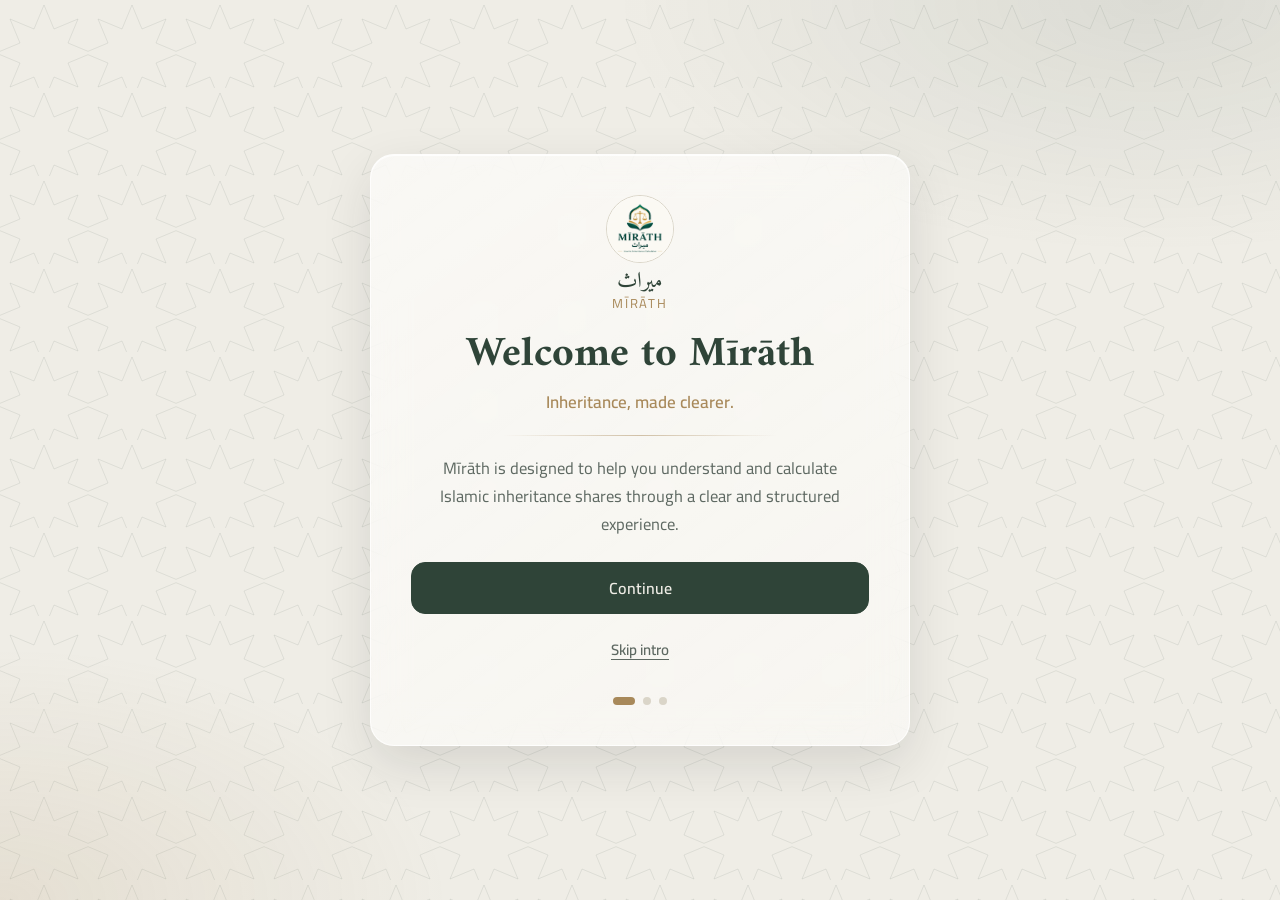
==== entry.html @ 4e0994a4 "Add files via upload" ====
<!DOCTYPE html>
<html lang="en" dir="ltr">
<head>
<meta charset="UTF-8">
<meta name="viewport" content="width=device-width, initial-scale=1, viewport-fit=cover">
<meta name="theme-color" content="#EFEDE6">
<title>Welcome to Mīrāth</title>
<link rel="preconnect" href="https://fonts.googleapis.com">
<link href="https://fonts.googleapis.com/css2?family=Amiri:wght@400;700&family=Cairo:wght@400;600;700&display=swap" rel="stylesheet">

<!-- Storage + Redirect (runs first, so accepted visitors never see a flash of this page) -->
<script>
  var MIRATH_KEY = 'mirath_terms_v1';   // bump to _v2 later to show the acknowledgement again
  var MIRATH_TARGET = 'index.html';
  function mirathAccepted() { try { return localStorage.getItem(MIRATH_KEY) === 'accepted'; } catch (e) { return false; } }
  if (mirathAccepted()) { document.documentElement.className = 'redirecting'; location.replace(MIRATH_TARGET); }
</script>

<style>
:root{
  --paper:#EFEDE6; --ink:#1E2320; --moss:#2F4438; --brass:#A8895A; --line:#DAD5C8;
  --mute:#5E6962; --glass:rgba(255,255,255,.52); --glass-edge:rgba(255,255,255,.75);
  --shadow:0 18px 50px rgba(30,35,32,.12);
}
*{box-sizing:border-box;margin:0}
html{-webkit-text-size-adjust:100%}
html.redirecting body{visibility:hidden}
body{
  font-family:Cairo,system-ui,-apple-system,"Segoe UI",sans-serif;color:var(--ink);line-height:1.7;
  background:var(--paper);min-height:100vh;min-height:100dvh;overflow-x:hidden;
}
/* subtle geometric pattern + soft tonal washes */
body::before{
  content:"";position:fixed;inset:0;z-index:-1;pointer-events:none;
  background:
    radial-gradient(60% 40% at 90% 0%,rgba(47,68,56,.10),transparent 70%),
    radial-gradient(50% 40% at 0% 100%,rgba(168,137,90,.14),transparent 70%),
    url("data:image/svg+xml,%3Csvg xmlns='http://www.w3.org/2000/svg' width='88' height='88'%3E%3Cpath d='M44 5l10 24 24-10-10 24 24 10-24 10 10 24-24-10-10 24-10-24-24 10 10-24-24-10 24-10-10-24 24 10z' fill='none' stroke='%232F4438' stroke-opacity='.09' stroke-width='1'/%3E%3C/svg%3E");
}
.stage{
  min-height:100vh;min-height:100dvh;display:flex;align-items:center;justify-content:center;
  padding:max(20px,env(safe-area-inset-top)) max(16px,env(safe-area-inset-right)) max(20px,env(safe-area-inset-bottom)) max(16px,env(safe-area-inset-left));
}
.glass{
  background:linear-gradient(145deg,rgba(255,255,255,.62),var(--glass));
  -webkit-backdrop-filter:blur(18px) saturate(150%);backdrop-filter:blur(18px) saturate(150%);
  border:1px solid var(--glass-edge);border-radius:24px;box-shadow:var(--shadow),inset 0 1px 0 rgba(255,255,255,.8);
}
.card{width:100%;max-width:540px;padding:clamp(22px,5vw,40px);outline:none}

/* brand */
.brand{display:flex;flex-direction:column;align-items:center;gap:6px;margin-bottom:18px;text-align:center}
.logo{width:68px;height:68px;border-radius:50%;display:grid;place-items:center;background:rgba(255,255,255,.7);border:1px solid var(--line);overflow:hidden}
.logo img{width:100%;height:100%;object-fit:contain;display:block}
.logo .fallback{display:none;font-size:30px;color:var(--brass)}
.logo.nologo img{display:none}.logo.nologo .fallback{display:block}
.wordmark{font-family:Amiri,serif;font-size:22px;color:var(--moss);line-height:1.2}
.wordmark small{display:block;font-size:13px;color:var(--brass);letter-spacing:.14em;text-transform:uppercase;font-family:Cairo,sans-serif}

/* steps */
.step{display:none}
.step.active{display:block;animation:rise .4s ease both}
.step.leaving{animation:fall .18s ease both}
@keyframes rise{from{opacity:0;transform:translateY(10px)}to{opacity:1;transform:none}}
@keyframes fall{to{opacity:0;transform:translateY(-6px)}}
h1,h2{font-family:Amiri,serif;color:var(--moss);font-weight:700;line-height:1.25;text-align:center}
h1{font-size:clamp(30px,8vw,42px)}
h2{font-size:clamp(26px,6.5vw,34px)}
.tagline{text-align:center;color:var(--brass);font-weight:600;margin:6px 0 14px;font-size:clamp(15px,4vw,17px)}
.lead{text-align:center;color:var(--mute);font-size:clamp(15px,3.8vw,16.5px);margin:10px auto 0;max-width:46ch}
.rule{height:1px;background:linear-gradient(90deg,transparent,var(--brass),transparent);opacity:.5;margin:18px auto;width:60%}

/* lists */
.items{list-style:none;padding:0;margin:20px 0 0;display:grid;gap:12px}
.items li{display:flex;gap:14px;align-items:flex-start;padding:14px 16px;border:1px solid var(--line);border-radius:16px;background:rgba(255,255,255,.42)}
.num{flex:none;width:34px;height:34px;border-radius:50%;display:grid;place-items:center;font-weight:700;color:var(--paper);background:var(--moss);font-size:15px}
.items b{display:block;color:var(--ink);font-size:16px;line-height:1.4}
.items span{display:block;color:var(--mute);font-size:14.5px;margin-top:2px}
.note{margin-top:16px;padding:12px 16px;border-inline-start:3px solid var(--brass);background:rgba(168,137,90,.10);border-radius:10px;font-size:14.5px;color:var(--ink)}

/* buttons */
.actions{display:flex;flex-direction:column;gap:10px;margin-top:24px}
.row{display:flex;gap:10px}.row .btn{flex:1}
.btn{
  appearance:none;font:600 16px Cairo,sans-serif;min-height:48px;padding:10px 22px;border-radius:14px;cursor:pointer;
  border:1px solid var(--line);background:rgba(255,255,255,.6);color:var(--moss);transition:background .2s,transform .15s,opacity .2s;
}
.btn:hover{background:rgba(255,255,255,.85)}
.btn:active{transform:scale(.985)}
.btn.primary{background:var(--moss);border-color:var(--moss);color:var(--paper)}
.btn.primary:hover{background:#263A2F}
.btn.link{border-color:transparent;background:none;color:var(--mute);text-decoration:underline;text-underline-offset:4px;font-weight:600;font-size:15px}
.btn:disabled{opacity:.45;cursor:not-allowed;transform:none}
:focus-visible{outline:3px solid var(--brass);outline-offset:3px;border-radius:12px}

.dots{display:flex;justify-content:center;gap:8px;margin-top:22px}
.dots i{width:8px;height:8px;border-radius:50%;background:var(--line);transition:background .3s,width .3s}
.dots i.on{background:var(--brass);width:22px;border-radius:8px}

/* terms modal */
.overlay{
  position:fixed;inset:0;z-index:50;display:none;align-items:center;justify-content:center;
  padding:max(14px,env(safe-area-inset-top)) max(14px,env(safe-area-inset-right)) max(14px,env(safe-area-inset-bottom)) max(14px,env(safe-area-inset-left));
  background:rgba(30,35,32,.46);-webkit-backdrop-filter:blur(3px);backdrop-filter:blur(3px);
}
.overlay.open{display:flex;animation:fade .25s ease both}
.modal{
  width:100%;max-width:520px;max-height:calc(100dvh - 28px);max-height:calc(100vh - 28px);display:flex;flex-direction:column;padding:clamp(18px,4.5vw,32px);
  overflow-y:auto;overscroll-behavior:contain;animation:pop .3s ease both;
}
@supports (height:100dvh){.modal{max-height:calc(100dvh - 28px)}}
@keyframes fade{from{opacity:0}to{opacity:1}}
@keyframes pop{from{opacity:0;transform:translateY(12px) scale(.98)}to{opacity:1;transform:none}}
.modal .brand{margin-bottom:8px}.modal .logo{width:52px;height:52px}
.modal h2{font-size:clamp(24px,6vw,30px)}
.terms{
  margin-top:14px;padding:14px 16px;border:1px solid var(--line);border-radius:14px;background:rgba(255,255,255,.6);
  font-size:15px;color:var(--ink);overflow-y:auto;max-height:min(34vh,260px);min-height:90px;line-height:1.75;
}
.check{display:flex;gap:12px;align-items:flex-start;margin-top:16px;min-height:48px;padding:8px 4px;cursor:pointer;font-size:15.5px;font-weight:600}
.check input{flex:none;width:24px;height:24px;margin-top:2px;accent-color:var(--moss);cursor:pointer}
.declined{display:none;text-align:center}
.declined p{color:var(--mute);margin-top:12px}
.modal.is-declined .agree-view{display:none}.modal.is-declined .declined{display:block}

@media (max-width:359px){.row{flex-direction:column}.items li{padding:12px}}
@media (min-width:560px){.actions.split{flex-direction:row-reverse}.actions.split .btn{flex:1}}
@media (max-height:520px){.stage{align-items:flex-start}.terms{max-height:30vh}}
@media (prefers-reduced-motion:reduce){*,*::before,*::after{animation:none!important;transition:none!important}}
</style>
</head>
<body>
<noscript><p style="padding:24px;text-align:center">Mīrāth needs JavaScript enabled to show its introduction and acknowledgement.</p></noscript>

<main class="stage" id="app">
  <section class="card glass" aria-live="polite">

    <!-- PAGE 1 — Welcome -->
    <div class="step active" data-step="1" tabindex="-1">
      <div class="brand">
        <div class="logo" data-logo><img src="logo.png" alt="Mīrāth logo"><span class="fallback" aria-hidden="true">✦</span></div>
        <div class="wordmark">ميراث<small>Mīrāth</small></div>
      </div>
      <h1>Welcome to Mīrāth</h1>
      <p class="tagline">Inheritance, made clearer.</p>
      <div class="rule" aria-hidden="true"></div>
      <p class="lead">Mīrāth is designed to help you understand and calculate Islamic inheritance shares through a clear and structured experience.</p>
      <div class="actions">
        <button class="btn primary" data-go="2">Continue</button>
        <button class="btn link" data-skip>Skip intro</button>
      </div>
    </div>

    <!-- PAGE 2 — How it works -->
    <div class="step" data-step="2" tabindex="-1">
      <h2>How Mīrāth Works</h2>
      <p class="lead">Three simple steps from estate to result.</p>
      <ol class="items">
        <li><span class="num">1</span><div><b>Enter estate</b><span>Provide the estate value, debts, funeral expenses, and any will or bequest information.</span></div></li>
        <li><span class="num">2</span><div><b>Add heirs</b><span>Select the relevant heirs and enter their counts and details.</span></div></li>
        <li><span class="num">3</span><div><b>Review results</b><span>See each heir’s share, fractions, explanations, and any warnings or review notes.</span></div></li>
      </ol>
      <p class="note">Only supported scenarios are calculated automatically. Complex or unsupported situations may show a review warning.</p>
      <div class="actions"><div class="row"><button class="btn" data-go="1">Back</button><button class="btn primary" data-go="3">Continue</button></div></div>
    </div>

    <!-- PAGE 3 — Before you begin -->
    <div class="step" data-step="3" tabindex="-1">
      <h2>Before You Begin</h2>
      <p class="lead">Mīrāth is a calculation assistance tool. It is not a replacement for a qualified Islamic scholar, a religious authority, or a legal professional.</p>
      <p class="lead" style="margin-top:8px">Results depend on the information you enter, the selected calculation policy or method, and the scenarios the application supports. Some inheritance cases may require further scholarly review, so please verify important matters before acting on any result.</p>
      <ol class="items">
        <li><span class="num">1</span><div><b>Accurate information</b><span>Providing accurate information is your responsibility.</span></div></li>
        <li><span class="num">2</span><div><b>Complex cases</b><span>Complex, disputed, or unsupported cases should be reviewed by a qualified scholar or the appropriate authority.</span></div></li>
        <li><span class="num">3</span><div><b>Not a ruling</b><span>Mīrāth results are not a final fatwa or legal ruling.</span></div></li>
      </ol>
      <div class="actions">
        <button class="btn primary" data-open-terms>Review &amp; Continue</button>
        <button class="btn" data-go="2">Back</button>
      </div>
    </div>

    <div class="dots" aria-hidden="true"><i class="on"></i><i></i><i></i></div>
  </section>
</main>

<!-- Terms & Acknowledgement modal -->
<div class="overlay" id="overlay">
  <div class="modal glass" id="modal" role="dialog" aria-modal="true" aria-labelledby="t-title" aria-describedby="t-text">
    <div class="agree-view">
      <div class="brand">
        <div class="logo" data-logo><img src="logo.png" alt="Mīrāth logo"><span class="fallback" aria-hidden="true">✦</span></div>
        <div class="wordmark">ميراث<small>Mīrāth</small></div>
      </div>
      <h2 id="t-title">Terms &amp; Acknowledgement</h2>
      <div class="terms" id="t-text" tabindex="0" role="region" aria-label="Terms text, scrollable">
        “Mīrāth is an Islamic inheritance calculation assistance tool. It does not replace the guidance of a qualified Islamic scholar or legal professional. You understand that the results depend on the information you provide, the selected calculation policy and the scenarios supported by the application. Some cases may require further scholarly review. You agree to use the application responsibly and independently verify important inheritance matters before acting upon its results.”
      </div>
      <label class="check"><input type="checkbox" id="agree" autocomplete="off"><span>I have read and understood the above information.</span></label>
      <div class="actions">
        <button class="btn primary" id="enter" disabled aria-disabled="true">Agree &amp; Enter</button>
        <button class="btn link" id="decline">Not Agree — Exit</button>
      </div>
    </div>

    <div class="declined" id="declined" role="alert">
      <h2>Acknowledgement needed</h2>
      <p id="declined-msg">Mīrāth can’t be used without your acknowledgement. Nothing has been saved, and the calculator stays closed.</p>
      <div class="actions">
        <button class="btn primary" id="reconsider">Back to acknowledgement</button>
        <button class="btn" id="leave">Leave this page</button>
      </div>
    </div>
  </div>
</div>

<script>
(function () {
  'use strict';
  var $ = function (s, r) { return (r || document).querySelector(s); };
  var $$ = function (s, r) { return Array.prototype.slice.call((r || document).querySelectorAll(s)); };
  var reduce = window.matchMedia && matchMedia('(prefers-reduced-motion: reduce)').matches;

  /* ---------- Storage ---------- */
  function saveAcceptance() { try { localStorage.setItem(MIRATH_KEY, 'accepted'); return true; } catch (e) { return false; } }

  /* ---------- Redirect ---------- */
  function goToApp() { location.replace(MIRATH_TARGET); }
  // If the page is restored from the back/forward cache after acceptance, send them on.
  window.addEventListener('pageshow', function () { if (mirathAccepted()) goToApp(); });

  /* ---------- Logo fallback ---------- */
  $$('[data-logo] img').forEach(function (img) {
    var box = img.parentNode;
    function miss() { box.classList.add('nologo'); }
    img.addEventListener('error', miss);
    if (img.complete && img.naturalWidth === 0) miss();
  });

  /* ---------- Page Navigation ---------- */
  var steps = $$('.step'), dots = $$('.dots i'), current = 1;
  function show(n) {
    var from = $('.step.active'), to = $('[data-step="' + n + '"]');
    if (!to || to === from) return;
    function swap() {
      if (from) from.classList.remove('active', 'leaving');
      to.classList.add('active'); current = n;
      dots.forEach(function (d, i) { d.classList.toggle('on', i === n - 1); });
      to.focus({ preventScroll: true }); window.scrollTo(0, 0);
    }
    if (reduce || !from) swap(); else { from.classList.add('leaving'); setTimeout(swap, 170); }
  }
  $$('[data-go]').forEach(function (b) { b.addEventListener('click', function () { show(+b.dataset.go); }); });
  // Skip intro jumps to Page 3 (disclaimer). It never bypasses the acknowledgement modal.
  $('[data-skip]').addEventListener('click', function () { show(3); });

  /* ---------- Terms Modal ---------- */
  var overlay = $('#overlay'), modal = $('#modal'), app = $('#app'),
      agree = $('#agree'), enter = $('#enter'), lastFocus = null;

  function focusables() {
    return $$('button, input, [tabindex="0"]', modal).filter(function (e) { return !e.disabled && e.offsetParent !== null; });
  }
  function openTerms() {
    lastFocus = document.activeElement;
    modal.classList.remove('is-declined');
    agree.checked = false; syncButton();                   // always starts unchecked + disabled
    overlay.classList.add('open'); app.inert = true; app.setAttribute('aria-hidden', 'true');
    document.body.style.overflow = 'hidden';
    $('#t-text').scrollTop = 0; $('#t-text').focus({ preventScroll: true });
  }
  function closeTerms() {
    overlay.classList.remove('open'); app.inert = false; app.removeAttribute('aria-hidden');
    document.body.style.overflow = ''; if (lastFocus) lastFocus.focus({ preventScroll: true });
  }
  $('[data-open-terms]').addEventListener('click', openTerms);

  // keep keyboard focus inside the dialog
  overlay.addEventListener('keydown', function (e) {
    if (e.key !== 'Tab') return;
    var f = focusables(); if (!f.length) return;
    var first = f[0], last = f[f.length - 1];
    if (e.shiftKey && document.activeElement === first) { e.preventDefault(); last.focus(); }
    else if (!e.shiftKey && document.activeElement === last) { e.preventDefault(); first.focus(); }
  });

  /* ---------- Agreement Handling ---------- */
  function syncButton() { enter.disabled = !agree.checked; enter.setAttribute('aria-disabled', String(!agree.checked)); }
  agree.addEventListener('change', syncButton);

  enter.addEventListener('click', function () {
    if (!agree.checked) return;                            // guard: button state can't be bypassed
    saveAcceptance();                                      // if storage is blocked we still proceed this once
    goToApp();
  });

  // "Not Agree": explain honestly. Web pages can't reliably close the browser or PWA window.
  $('#decline').addEventListener('click', function () {
    modal.classList.add('is-declined'); $('#reconsider').focus();
  });
  $('#reconsider').addEventListener('click', function () {
    modal.classList.remove('is-declined'); agree.focus();
  });
  $('#leave').addEventListener('click', function () {
    if (history.length > 1) { history.back(); return; }
    $('#declined-msg').textContent = 'There is no earlier page to return to. You can simply close this tab or window; nothing has been saved.';
  });
})();
</script>
</body>
</html>
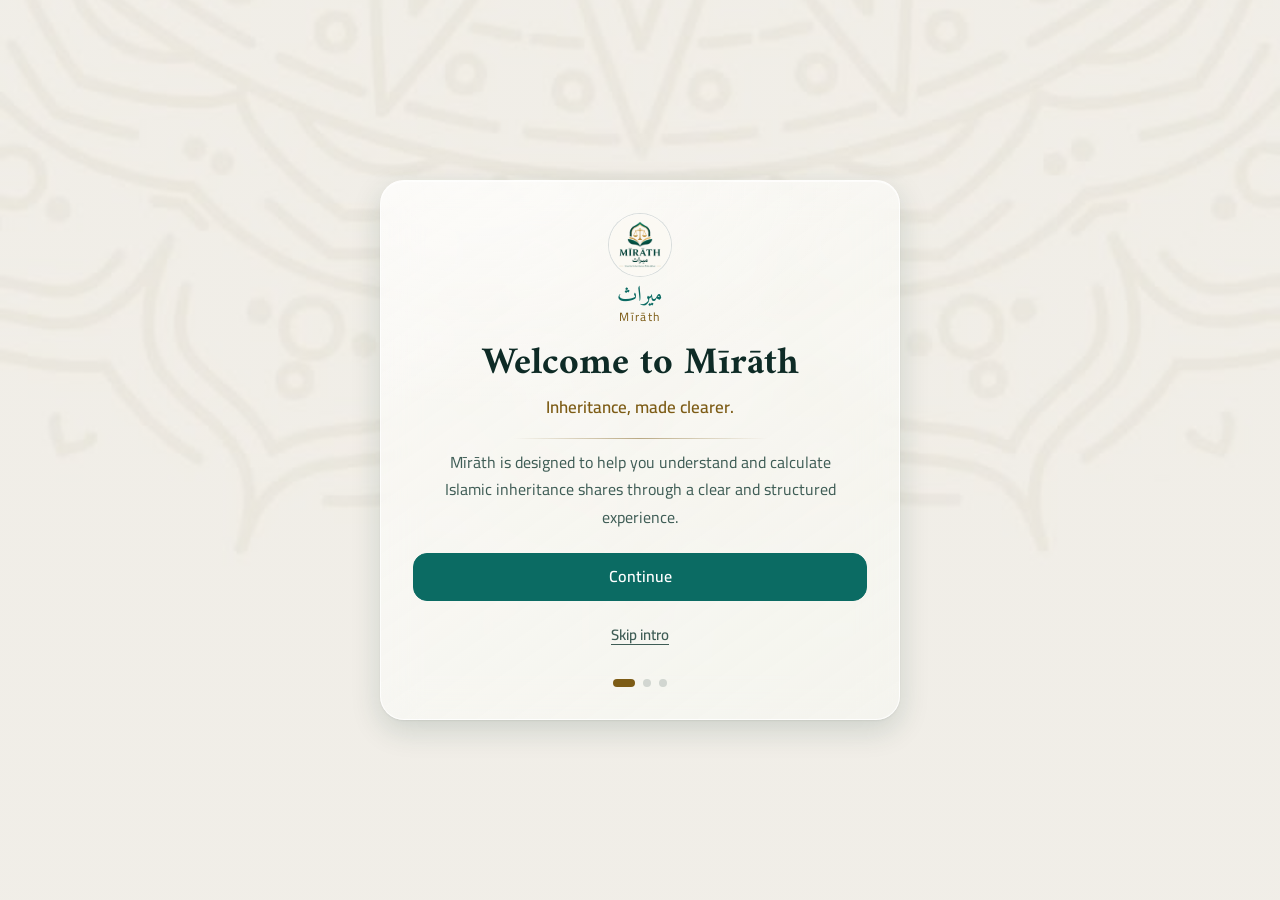
==== commit 3aad568f: "Add files via upload" ====
--- a/entry.html
+++ b/entry.html
@@ -7,6 +7,7 @@
 <title>Welcome to Mīrāth</title>
 <link rel="preconnect" href="https://fonts.googleapis.com">
 <link href="https://fonts.googleapis.com/css2?family=Amiri:wght@400;700&family=Cairo:wght@400;600;700&display=swap" rel="stylesheet">
+<link rel="stylesheet" href="style.css">
 
 <!-- Storage + Redirect (runs first, so accepted visitors never see a flash of this page) -->
 <script>
@@ -16,199 +17,87 @@
   if (mirathAccepted()) { document.documentElement.className = 'redirecting'; location.replace(MIRATH_TARGET); }
 </script>
 
-<style>
-:root{
-  --paper:#EFEDE6; --ink:#1E2320; --moss:#2F4438; --brass:#A8895A; --line:#DAD5C8;
-  --mute:#5E6962; --glass:rgba(255,255,255,.52); --glass-edge:rgba(255,255,255,.75);
-  --shadow:0 18px 50px rgba(30,35,32,.12);
-}
-*{box-sizing:border-box;margin:0}
-html{-webkit-text-size-adjust:100%}
-html.redirecting body{visibility:hidden}
-body{
-  font-family:Cairo,system-ui,-apple-system,"Segoe UI",sans-serif;color:var(--ink);line-height:1.7;
-  background:var(--paper);min-height:100vh;min-height:100dvh;overflow-x:hidden;
-}
-/* subtle geometric pattern + soft tonal washes */
-body::before{
-  content:"";position:fixed;inset:0;z-index:-1;pointer-events:none;
-  background:
-    radial-gradient(60% 40% at 90% 0%,rgba(47,68,56,.10),transparent 70%),
-    radial-gradient(50% 40% at 0% 100%,rgba(168,137,90,.14),transparent 70%),
-    url("data:image/svg+xml,%3Csvg xmlns='http://www.w3.org/2000/svg' width='88' height='88'%3E%3Cpath d='M44 5l10 24 24-10-10 24 24 10-24 10 10 24-24-10-10 24-10-24-24 10 10-24-24-10 24-10-10-24 24 10z' fill='none' stroke='%232F4438' stroke-opacity='.09' stroke-width='1'/%3E%3C/svg%3E");
-}
-.stage{
-  min-height:100vh;min-height:100dvh;display:flex;align-items:center;justify-content:center;
-  padding:max(20px,env(safe-area-inset-top)) max(16px,env(safe-area-inset-right)) max(20px,env(safe-area-inset-bottom)) max(16px,env(safe-area-inset-left));
-}
-.glass{
-  background:linear-gradient(145deg,rgba(255,255,255,.62),var(--glass));
-  -webkit-backdrop-filter:blur(18px) saturate(150%);backdrop-filter:blur(18px) saturate(150%);
-  border:1px solid var(--glass-edge);border-radius:24px;box-shadow:var(--shadow),inset 0 1px 0 rgba(255,255,255,.8);
-}
-.card{width:100%;max-width:540px;padding:clamp(22px,5vw,40px);outline:none}
-
-/* brand */
-.brand{display:flex;flex-direction:column;align-items:center;gap:6px;margin-bottom:18px;text-align:center}
-.logo{width:68px;height:68px;border-radius:50%;display:grid;place-items:center;background:rgba(255,255,255,.7);border:1px solid var(--line);overflow:hidden}
-.logo img{width:100%;height:100%;object-fit:contain;display:block}
-.logo .fallback{display:none;font-size:30px;color:var(--brass)}
-.logo.nologo img{display:none}.logo.nologo .fallback{display:block}
-.wordmark{font-family:Amiri,serif;font-size:22px;color:var(--moss);line-height:1.2}
-.wordmark small{display:block;font-size:13px;color:var(--brass);letter-spacing:.14em;text-transform:uppercase;font-family:Cairo,sans-serif}
-
-/* steps */
-.step{display:none}
-.step.active{display:block;animation:rise .4s ease both}
-.step.leaving{animation:fall .18s ease both}
-@keyframes rise{from{opacity:0;transform:translateY(10px)}to{opacity:1;transform:none}}
-@keyframes fall{to{opacity:0;transform:translateY(-6px)}}
-h1,h2{font-family:Amiri,serif;color:var(--moss);font-weight:700;line-height:1.25;text-align:center}
-h1{font-size:clamp(30px,8vw,42px)}
-h2{font-size:clamp(26px,6.5vw,34px)}
-.tagline{text-align:center;color:var(--brass);font-weight:600;margin:6px 0 14px;font-size:clamp(15px,4vw,17px)}
-.lead{text-align:center;color:var(--mute);font-size:clamp(15px,3.8vw,16.5px);margin:10px auto 0;max-width:46ch}
-.rule{height:1px;background:linear-gradient(90deg,transparent,var(--brass),transparent);opacity:.5;margin:18px auto;width:60%}
-
-/* lists */
-.items{list-style:none;padding:0;margin:20px 0 0;display:grid;gap:12px}
-.items li{display:flex;gap:14px;align-items:flex-start;padding:14px 16px;border:1px solid var(--line);border-radius:16px;background:rgba(255,255,255,.42)}
-.num{flex:none;width:34px;height:34px;border-radius:50%;display:grid;place-items:center;font-weight:700;color:var(--paper);background:var(--moss);font-size:15px}
-.items b{display:block;color:var(--ink);font-size:16px;line-height:1.4}
-.items span{display:block;color:var(--mute);font-size:14.5px;margin-top:2px}
-.note{margin-top:16px;padding:12px 16px;border-inline-start:3px solid var(--brass);background:rgba(168,137,90,.10);border-radius:10px;font-size:14.5px;color:var(--ink)}
-
-/* buttons */
-.actions{display:flex;flex-direction:column;gap:10px;margin-top:24px}
-.row{display:flex;gap:10px}.row .btn{flex:1}
-.btn{
-  appearance:none;font:600 16px Cairo,sans-serif;min-height:48px;padding:10px 22px;border-radius:14px;cursor:pointer;
-  border:1px solid var(--line);background:rgba(255,255,255,.6);color:var(--moss);transition:background .2s,transform .15s,opacity .2s;
-}
-.btn:hover{background:rgba(255,255,255,.85)}
-.btn:active{transform:scale(.985)}
-.btn.primary{background:var(--moss);border-color:var(--moss);color:var(--paper)}
-.btn.primary:hover{background:#263A2F}
-.btn.link{border-color:transparent;background:none;color:var(--mute);text-decoration:underline;text-underline-offset:4px;font-weight:600;font-size:15px}
-.btn:disabled{opacity:.45;cursor:not-allowed;transform:none}
-:focus-visible{outline:3px solid var(--brass);outline-offset:3px;border-radius:12px}
-
-.dots{display:flex;justify-content:center;gap:8px;margin-top:22px}
-.dots i{width:8px;height:8px;border-radius:50%;background:var(--line);transition:background .3s,width .3s}
-.dots i.on{background:var(--brass);width:22px;border-radius:8px}
-
-/* terms modal */
-.overlay{
-  position:fixed;inset:0;z-index:50;display:none;align-items:center;justify-content:center;
-  padding:max(14px,env(safe-area-inset-top)) max(14px,env(safe-area-inset-right)) max(14px,env(safe-area-inset-bottom)) max(14px,env(safe-area-inset-left));
-  background:rgba(30,35,32,.46);-webkit-backdrop-filter:blur(3px);backdrop-filter:blur(3px);
-}
-.overlay.open{display:flex;animation:fade .25s ease both}
-.modal{
-  width:100%;max-width:520px;max-height:calc(100dvh - 28px);max-height:calc(100vh - 28px);display:flex;flex-direction:column;padding:clamp(18px,4.5vw,32px);
-  overflow-y:auto;overscroll-behavior:contain;animation:pop .3s ease both;
-}
-@supports (height:100dvh){.modal{max-height:calc(100dvh - 28px)}}
-@keyframes fade{from{opacity:0}to{opacity:1}}
-@keyframes pop{from{opacity:0;transform:translateY(12px) scale(.98)}to{opacity:1;transform:none}}
-.modal .brand{margin-bottom:8px}.modal .logo{width:52px;height:52px}
-.modal h2{font-size:clamp(24px,6vw,30px)}
-.terms{
-  margin-top:14px;padding:14px 16px;border:1px solid var(--line);border-radius:14px;background:rgba(255,255,255,.6);
-  font-size:15px;color:var(--ink);overflow-y:auto;max-height:min(34vh,260px);min-height:90px;line-height:1.75;
-}
-.check{display:flex;gap:12px;align-items:flex-start;margin-top:16px;min-height:48px;padding:8px 4px;cursor:pointer;font-size:15.5px;font-weight:600}
-.check input{flex:none;width:24px;height:24px;margin-top:2px;accent-color:var(--moss);cursor:pointer}
-.declined{display:none;text-align:center}
-.declined p{color:var(--mute);margin-top:12px}
-.modal.is-declined .agree-view{display:none}.modal.is-declined .declined{display:block}
-
-@media (max-width:359px){.row{flex-direction:column}.items li{padding:12px}}
-@media (min-width:560px){.actions.split{flex-direction:row-reverse}.actions.split .btn{flex:1}}
-@media (max-height:520px){.stage{align-items:flex-start}.terms{max-height:30vh}}
-@media (prefers-reduced-motion:reduce){*,*::before,*::after{animation:none!important;transition:none!important}}
-</style>
 </head>
-<body>
-<noscript><p style="padding:24px;text-align:center">Mīrāth needs JavaScript enabled to show its introduction and acknowledgement.</p></noscript>
-
-<main class="stage" id="app">
-  <section class="card glass" aria-live="polite">
+<body class="entry-page">
+<noscript><p class="entry-noscript">Mīrāth needs JavaScript enabled to show its introduction and acknowledgement.</p></noscript>
+
+<main class="entry-stage" id="app">
+  <section class="entry-card glass" aria-live="polite">
 
     <!-- PAGE 1 — Welcome -->
-    <div class="step active" data-step="1" tabindex="-1">
-      <div class="brand">
-        <div class="logo" data-logo><img src="logo.png" alt="Mīrāth logo"><span class="fallback" aria-hidden="true">✦</span></div>
-        <div class="wordmark">ميراث<small>Mīrāth</small></div>
-      </div>
-      <h1>Welcome to Mīrāth</h1>
-      <p class="tagline">Inheritance, made clearer.</p>
-      <div class="rule" aria-hidden="true"></div>
-      <p class="lead">Mīrāth is designed to help you understand and calculate Islamic inheritance shares through a clear and structured experience.</p>
-      <div class="actions">
-        <button class="btn primary" data-go="2">Continue</button>
-        <button class="btn link" data-skip>Skip intro</button>
+    <div class="entry-step active" data-step="1" tabindex="-1">
+      <div class="entry-brand">
+        <div class="entry-logo" data-logo><img src="logo.png" alt="Mīrāth logo"><span class="entry-fallback" aria-hidden="true">✦</span></div>
+        <div class="entry-wordmark">ميراث<small>Mīrāth</small></div>
+      </div>
+      <h1 class="entry-title entry-title--lg">Welcome to Mīrāth</h1>
+      <p class="entry-tagline">Inheritance, made clearer.</p>
+      <div class="entry-rule" aria-hidden="true"></div>
+      <p class="entry-lead">Mīrāth is designed to help you understand and calculate Islamic inheritance shares through a clear and structured experience.</p>
+      <div class="entry-actions">
+        <button class="entry-button entry-button--primary" data-go="2">Continue</button>
+        <button class="entry-button entry-button--link" data-skip>Skip intro</button>
       </div>
     </div>
 
     <!-- PAGE 2 — How it works -->
-    <div class="step" data-step="2" tabindex="-1">
-      <h2>How Mīrāth Works</h2>
-      <p class="lead">Three simple steps from estate to result.</p>
-      <ol class="items">
-        <li><span class="num">1</span><div><b>Enter estate</b><span>Provide the estate value, debts, funeral expenses, and any will or bequest information.</span></div></li>
-        <li><span class="num">2</span><div><b>Add heirs</b><span>Select the relevant heirs and enter their counts and details.</span></div></li>
-        <li><span class="num">3</span><div><b>Review results</b><span>See each heir’s share, fractions, explanations, and any warnings or review notes.</span></div></li>
+    <div class="entry-step" data-step="2" tabindex="-1">
+      <h2 class="entry-title">How Mīrāth Works</h2>
+      <p class="entry-lead">Three simple steps from estate to result.</p>
+      <ol class="entry-items">
+        <li><span class="entry-num">1</span><div><b class="entry-item-title">Enter estate</b><span class="entry-item-text">Provide the estate value, debts, funeral expenses, and any will or bequest information.</span></div></li>
+        <li><span class="entry-num">2</span><div><b class="entry-item-title">Add heirs</b><span class="entry-item-text">Select the relevant heirs and enter their counts and details.</span></div></li>
+        <li><span class="entry-num">3</span><div><b class="entry-item-title">Review results</b><span class="entry-item-text">See each heir’s share, fractions, explanations, and any warnings or review notes.</span></div></li>
       </ol>
-      <p class="note">Only supported scenarios are calculated automatically. Complex or unsupported situations may show a review warning.</p>
-      <div class="actions"><div class="row"><button class="btn" data-go="1">Back</button><button class="btn primary" data-go="3">Continue</button></div></div>
+      <p class="entry-note">Only supported scenarios are calculated automatically. Complex or unsupported situations may show a review warning.</p>
+      <div class="entry-actions"><div class="entry-actions-row"><button class="entry-button" data-go="1">Back</button><button class="entry-button entry-button--primary" data-go="3">Continue</button></div></div>
     </div>
 
     <!-- PAGE 3 — Before you begin -->
-    <div class="step" data-step="3" tabindex="-1">
-      <h2>Before You Begin</h2>
-      <p class="lead">Mīrāth is a calculation assistance tool. It is not a replacement for a qualified Islamic scholar, a religious authority, or a legal professional.</p>
-      <p class="lead" style="margin-top:8px">Results depend on the information you enter, the selected calculation policy or method, and the scenarios the application supports. Some inheritance cases may require further scholarly review, so please verify important matters before acting on any result.</p>
-      <ol class="items">
-        <li><span class="num">1</span><div><b>Accurate information</b><span>Providing accurate information is your responsibility.</span></div></li>
-        <li><span class="num">2</span><div><b>Complex cases</b><span>Complex, disputed, or unsupported cases should be reviewed by a qualified scholar or the appropriate authority.</span></div></li>
-        <li><span class="num">3</span><div><b>Not a ruling</b><span>Mīrāth results are not a final fatwa or legal ruling.</span></div></li>
+    <div class="entry-step" data-step="3" tabindex="-1">
+      <h2 class="entry-title">Before You Begin</h2>
+      <p class="entry-lead entry-lead--body">Mīrāth is a calculation assistance tool. It is not a replacement for a qualified Islamic scholar, a religious authority, or a legal professional.</p>
+      <p class="entry-lead entry-lead--body">Results depend on the information you enter, the selected calculation policy or method, and the scenarios the application supports. Some inheritance cases may require further scholarly review, so please verify important matters before acting on any result.</p>
+      <ol class="entry-items">
+        <li><span class="entry-num">1</span><div><b class="entry-item-title">Accurate information</b><span class="entry-item-text">Providing accurate information is your responsibility.</span></div></li>
+        <li><span class="entry-num">2</span><div><b class="entry-item-title">Complex cases</b><span class="entry-item-text">Complex, disputed, or unsupported cases should be reviewed by a qualified scholar or the appropriate authority.</span></div></li>
+        <li><span class="entry-num">3</span><div><b class="entry-item-title">Not a ruling</b><span class="entry-item-text">Mīrāth results are not a final fatwa or legal ruling.</span></div></li>
       </ol>
-      <div class="actions">
-        <button class="btn primary" data-open-terms>Review &amp; Continue</button>
-        <button class="btn" data-go="2">Back</button>
-      </div>
-    </div>
-
-    <div class="dots" aria-hidden="true"><i class="on"></i><i></i><i></i></div>
+      <div class="entry-actions">
+        <button class="entry-button entry-button--primary" data-open-terms>Review &amp; Continue</button>
+        <button class="entry-button" data-go="2">Back</button>
+      </div>
+    </div>
+
+    <div class="entry-dots" aria-hidden="true"><i class="on"></i><i></i><i></i></div>
   </section>
 </main>
 
 <!-- Terms & Acknowledgement modal -->
-<div class="overlay" id="overlay">
-  <div class="modal glass" id="modal" role="dialog" aria-modal="true" aria-labelledby="t-title" aria-describedby="t-text">
-    <div class="agree-view">
-      <div class="brand">
-        <div class="logo" data-logo><img src="logo.png" alt="Mīrāth logo"><span class="fallback" aria-hidden="true">✦</span></div>
-        <div class="wordmark">ميراث<small>Mīrāth</small></div>
-      </div>
-      <h2 id="t-title">Terms &amp; Acknowledgement</h2>
-      <div class="terms" id="t-text" tabindex="0" role="region" aria-label="Terms text, scrollable">
+<div class="entry-overlay" id="overlay">
+  <div class="entry-modal glass" id="modal" role="dialog" aria-modal="true" aria-labelledby="t-title" aria-describedby="t-text">
+    <div class="entry-agree-view">
+      <div class="entry-brand">
+        <div class="entry-logo" data-logo><img src="logo.png" alt="Mīrāth logo"><span class="entry-fallback" aria-hidden="true">✦</span></div>
+        <div class="entry-wordmark">ميراث<small>Mīrāth</small></div>
+      </div>
+      <h2 class="entry-title" id="t-title">Terms &amp; Acknowledgement</h2>
+      <div class="entry-terms" id="t-text" tabindex="0" role="region" aria-label="Terms text, scrollable">
         “Mīrāth is an Islamic inheritance calculation assistance tool. It does not replace the guidance of a qualified Islamic scholar or legal professional. You understand that the results depend on the information you provide, the selected calculation policy and the scenarios supported by the application. Some cases may require further scholarly review. You agree to use the application responsibly and independently verify important inheritance matters before acting upon its results.”
       </div>
-      <label class="check"><input type="checkbox" id="agree" autocomplete="off"><span>I have read and understood the above information.</span></label>
-      <div class="actions">
-        <button class="btn primary" id="enter" disabled aria-disabled="true">Agree &amp; Enter</button>
-        <button class="btn link" id="decline">Not Agree — Exit</button>
-      </div>
-    </div>
-
-    <div class="declined" id="declined" role="alert">
-      <h2>Acknowledgement needed</h2>
+      <label class="entry-check"><input type="checkbox" id="agree" autocomplete="off"><span>I have read and understood the above information.</span></label>
+      <div class="entry-actions">
+        <button class="entry-button entry-button--primary" id="enter" disabled aria-disabled="true">Agree &amp; Enter</button>
+        <button class="entry-button entry-button--link" id="decline">Not Agree — Exit</button>
+      </div>
+    </div>
+
+    <div class="entry-declined" id="declined" role="alert">
+      <h2 class="entry-title">Acknowledgement needed</h2>
       <p id="declined-msg">Mīrāth can’t be used without your acknowledgement. Nothing has been saved, and the calculator stays closed.</p>
-      <div class="actions">
-        <button class="btn primary" id="reconsider">Back to acknowledgement</button>
-        <button class="btn" id="leave">Leave this page</button>
+      <div class="entry-actions">
+        <button class="entry-button entry-button--primary" id="reconsider">Back to acknowledgement</button>
+        <button class="entry-button" id="leave">Leave this page</button>
       </div>
     </div>
   </div>
@@ -238,9 +127,9 @@
   });
 
   /* ---------- Page Navigation ---------- */
-  var steps = $$('.step'), dots = $$('.dots i'), current = 1;
+  var steps = $$('.entry-step'), dots = $$('.entry-dots i'), current = 1;
   function show(n) {
-    var from = $('.step.active'), to = $('[data-step="' + n + '"]');
+    var from = $('.entry-step.active'), to = $('[data-step="' + n + '"]');
     if (!to || to === from) return;
     function swap() {
       if (from) from.classList.remove('active', 'leaving');
--- a/style.css
+++ b/style.css
@@ -0,0 +1,493 @@
+/* ==========================================================================
+   MĪRĀTH — SHARED STYLESHEET
+   Used by index.html (calculator, MP4 video background)
+   and entry.html (onboarding, static bg.png background).
+
+   1. Design tokens (light + dark)
+   2. Base & page backgrounds (bg.png for all pages, MP4 for index only)
+   3. Liquid-glass surfaces
+   4. Main app — layout, forms, results
+   5. Main app — results clarity & responsive
+   6. Main app — advanced & explanation
+   7. Brand logo
+   8. Onboarding (entry.html) — everything prefixed .entry-
+   9. Reduced motion
+   ========================================================================== */
+
+
+/* ==========================================================================
+   1. DESIGN TOKENS
+   ========================================================================== */
+:root{
+  color-scheme:light;
+  --nav:90px;--w:640px;
+
+  /* palette — warm ivory paper, deep green ink, antique gold, soft emerald */
+  --bg1:#f3efe6;--bg2:#dfeee9;
+  --ink:#0e2b26;
+  --mute:#3f5d56;
+  --gold:#7d5c16;
+  --emerald:#0b6b63;
+  --on-accent:#ffffff;
+  --danger:#a93a27;
+
+  /* glass surfaces */
+  --glass:rgba(255,255,255,.62);
+  --glass-hi:rgba(255,255,255,.82);
+  --glass-lo:rgba(255,255,255,.46);
+  --glass-a:rgba(255,255,255,.68);        /* card gradient, start */
+  --glass-b:rgba(247,250,246,.54);        /* card gradient, end */
+  --glass-strong:rgba(255,255,255,.9);    /* toast, modal */
+  --glass-solid:rgba(250,248,242,.94);    /* fallback without backdrop-filter */
+  --edge:rgba(255,255,255,.78);
+  --shadow:rgba(20,60,50,.16);
+  --pat:rgba(15,118,110,.08);
+  --reflect:rgba(255,255,255,.34);        /* top reflection */
+  --inset-hi:rgba(255,255,255,.7);        /* inner top highlight */
+
+  /* controls */
+  --field:rgba(255,255,255,.74);          /* inputs, inset panels */
+  --line:rgba(18,48,43,.16);              /* hairlines and dividers */
+  --track:rgba(18,48,43,.1);              /* bar / segmented tracks */
+  --btn-fill:rgba(255,255,255,.8);        /* round + / − buttons */
+  --pill-on:rgba(255,255,255,.9);         /* selected tab / segment */
+  --overlay:rgba(18,48,43,.46);           /* modal backdrop */
+  --halo:0 1px 2px rgba(255,255,255,.75); /* text sitting directly on the background */
+  --r-lg:24px;--r-md:14px;--r-sm:12px;    /* radius scale */
+  --blur:18px;
+
+  /* backgrounds */
+  --bg-scrim:rgba(243,239,230,.6);        /* wash over bg.png */
+  --bg-fallback:#e9e6dc;                  /* solid colour if bg.png fails */
+  --vs-a:rgba(244,240,230,.62);           /* wash over the video (top/bottom) */
+  --vs-b:rgba(244,240,230,.46);           /* wash over the video (middle) */
+}
+:root[data-theme=dark]{
+  color-scheme:dark;
+  --bg1:#07201d;--bg2:#0c2b33;
+  --ink:#f0f8f5;
+  --mute:#b2cfc7;
+  --gold:#e6bd6f;
+  --emerald:#46c9b8;
+  --on-accent:#05201c;
+  --danger:#ff9d88;
+
+  --glass:rgba(255,255,255,.1);
+  --glass-hi:rgba(255,255,255,.18);
+  --glass-lo:rgba(255,255,255,.06);
+  --glass-a:rgba(16,50,45,.68);
+  --glass-b:rgba(8,32,30,.6);
+  --glass-strong:rgba(9,32,29,.92);
+  --glass-solid:rgba(9,32,29,.95);
+  --edge:rgba(255,255,255,.2);
+  --shadow:rgba(0,0,0,.45);
+  --pat:rgba(226,182,98,.07);
+  --reflect:rgba(255,255,255,.1);
+  --inset-hi:rgba(255,255,255,.14);
+
+  --field:rgba(3,20,18,.42);
+  --line:rgba(255,255,255,.17);
+  --track:rgba(255,255,255,.14);
+  --btn-fill:rgba(255,255,255,.12);
+  --pill-on:rgba(255,255,255,.18);
+  --overlay:rgba(0,0,0,.6);
+  --halo:0 1px 3px rgba(0,0,0,.6);
+
+  --bg-scrim:rgba(7,20,18,.55);
+  --bg-fallback:#08171a;
+  --vs-a:rgba(5,22,20,.66);
+  --vs-b:rgba(5,22,20,.5);
+}
+
+
+/* ==========================================================================
+   2. BASE & PAGE BACKGROUNDS
+   --------------------------------------------------------------------------
+   entry.html : body::before paints bg.png under a readability wash.
+                No video exists on that page, so nothing else is drawn.
+   index.html : the <video class="background-video"> is painted ABOVE
+                body::before (bg.png then only shows while the video loads, or
+                if it cannot play) and BELOW body::after (readability wash).
+
+   Stacking order (back to front):
+     html background  →  body::before (bg.png)  → .background-video
+     → body::after (video wash)  → page content  → .topbar / .tabbar (10)
+     → .toast (20)  → .entry-overlay (50)
+   ========================================================================== */
+*{box-sizing:border-box;margin:0;-webkit-tap-highlight-color:transparent}
+html{scroll-padding-top:90px;background:var(--bg-fallback);-webkit-text-size-adjust:100%;text-size-adjust:100%}
+body{font-family:Cairo,system-ui,sans-serif;color:var(--ink);background:transparent;min-height:100vh;min-height:100dvh;
+  padding:calc(env(safe-area-inset-top,0px) + 92px) clamp(12px,4vw,24px) calc(env(safe-area-inset-bottom,0px) + var(--nav) + 36px);
+  overflow-wrap:break-word;overflow-x:hidden;overflow-x:clip}
+
+/* static background (every page) */
+body::before{content:"";position:fixed;inset:0;z-index:-2;pointer-events:none;
+  background-color:var(--bg-fallback);
+  background-image:linear-gradient(var(--bg-scrim),var(--bg-scrim)),url("bg.png"),linear-gradient(160deg,var(--bg1),var(--bg2));
+  background-position:center,center,center;
+  background-size:cover,cover,cover;
+  background-repeat:no-repeat,no-repeat,no-repeat}
+
+/* MP4 background — the class exists only in index.html */
+.background-video{position:fixed;inset:0;z-index:-1;display:block;width:100%;height:100%;
+  object-fit:cover;object-position:center;border:0;outline:0;
+  background:var(--bg-fallback);pointer-events:none;user-select:none;-webkit-user-select:none}
+.background-video::-webkit-media-controls,
+.background-video::-webkit-media-controls-start-playback-button{display:none!important;-webkit-appearance:none}
+
+/* readability wash over the video — drawn only on pages that contain it */
+body:has(> .background-video)::after{content:"";position:fixed;inset:0;z-index:-1;pointer-events:none;
+  background:linear-gradient(180deg,var(--vs-a),var(--vs-b) 45%,var(--vs-b) 60%,var(--vs-a))}
+
+/* Legacy decorative layer — kept hidden so the backgrounds above stay the only ones */
+.bg{display:none}
+.bg{position:fixed;inset:0;z-index:-1;overflow:hidden}
+.orb{position:absolute;border-radius:50%;filter:blur(60px);opacity:.75}
+.o1{width:320px;height:320px;background:#2fbfa9;top:-80px;right:-60px}
+.o2{width:280px;height:280px;background:#e8c06a;bottom:10%;left:-90px}
+.o3{width:220px;height:220px;background:#6aa8e8;top:45%;right:-70px;opacity:.5}
+:root[data-theme=dark] .orb{opacity:.35}
+.pattern{position:absolute;inset:0;background-image:url("data:image/svg+xml,%3Csvg xmlns='http://www.w3.org/2000/svg' width='80' height='80'%3E%3Cpath d='M40 4l9 22 22-9-9 22 22 9-22 9 9 22-22-9-9 22-9-22-22 9 9-22-22-9 22-9-9-22 22 9z' fill='none' stroke='%230f766e' stroke-width='1'/%3E%3C/svg%3E");opacity:.13}
+:root[data-theme=dark] .pattern{opacity:.09}
+
+
+/* ==========================================================================
+   3. LIQUID-GLASS SURFACES
+   Shared by app cards, bars, results, toast and onboarding cards.
+   Layers: tinted gradient fill · backdrop blur · hairline border ·
+           soft top reflection · two-step shadow.
+   ========================================================================== */
+.glass{
+  position:relative;
+  isolation:isolate;
+  background:linear-gradient(145deg,var(--glass-a),var(--glass-b));
+  -webkit-backdrop-filter:blur(var(--blur)) saturate(150%);
+  backdrop-filter:blur(var(--blur)) saturate(150%);
+  border:1px solid var(--edge);
+  border-radius:var(--r-lg);
+  box-shadow:
+    0 1px 2px rgba(0,0,0,.06),
+    0 10px 30px var(--shadow),
+    inset 0 1px 0 var(--inset-hi);
+}
+
+/* top reflection — sits BEHIND the content (negative z-index inside the
+   .glass stacking context), so it can never wash over text */
+.glass::before{
+  content:"";position:absolute;inset:0;z-index:-1;border-radius:inherit;pointer-events:none;
+  background:radial-gradient(120% 70% at 20% 0%,var(--reflect),transparent 60%);
+}
+
+/* floating pills: top bar, tab bar, round buttons, tags */
+.glass-pill{
+  color:var(--ink);
+  background:linear-gradient(145deg,var(--glass-a),var(--glass-b));
+  -webkit-backdrop-filter:blur(14px) saturate(150%);
+  backdrop-filter:blur(14px) saturate(150%);
+  border:1px solid var(--edge);
+  box-shadow:0 6px 22px var(--shadow),inset 0 1px 0 var(--inset-hi);
+}
+
+/* a pill inside a glass card needs no second blur (cheaper, looks cleaner) */
+.glass .glass-pill{
+  -webkit-backdrop-filter:none;backdrop-filter:none;
+  background:var(--btn-fill);
+  box-shadow:0 2px 8px var(--shadow),inset 0 1px 0 var(--inset-hi);
+}
+
+/* readable fallback when the browser has no backdrop blur */
+@supports not ((backdrop-filter:blur(1px)) or (-webkit-backdrop-filter:blur(1px))){
+  .glass,.glass-pill{background:var(--glass-solid)}
+  .glass .glass-pill{background:var(--btn-fill)}
+}
+
+
+/* ==========================================================================
+   4. MAIN APP — LAYOUT, FORMS, RESULTS
+   ========================================================================== */
+.topbar{position:fixed;top:calc(env(safe-area-inset-top,0px) + 2px);
+  left:max(12px,env(safe-area-inset-left));right:max(12px,env(safe-area-inset-right));
+  z-index:10;display:flex;justify-content:space-between;align-items:center;gap:10px;
+  padding:4px 18px;border-radius:26px;max-width:var(--w);margin:auto}
+.brand{display:flex;gap:12px;align-items:center;min-width:0}
+.star{font-size:26px;color:var(--gold)}
+h1{font-family:Amiri,serif;font-size:clamp(22px,6.4vw,26px);line-height:1}
+.brand p{font-size:12px;color:var(--mute)}
+.icon{flex:none;width:42px;height:42px;border-radius:50%;font-size:18px;cursor:pointer;color:var(--ink)}
+
+main{max-width:var(--w);margin:auto}
+.basmala{font-family:Amiri,serif;text-align:center;font-size:24px;color:var(--gold);margin-bottom:18px;text-shadow:var(--halo)}
+.verse{font-family:Amiri,serif;text-align:center;color:var(--ink);margin-top:26px;font-size:17px;line-height:1.9;text-shadow:var(--halo)}
+.tab{display:none;flex-direction:column;gap:14px}
+.tab.active{display:flex;animation:in .35s ease}
+@keyframes in{from{opacity:0;transform:translateY(8px)}}
+.card{padding:20px}
+h2{font-family:Amiri,serif;font-size:22px;margin-bottom:12px;color:var(--ink)}
+label{display:block;font-size:14px;font-weight:500;color:var(--mute);margin-top:12px}
+label small{opacity:.9}
+input{width:100%;min-width:0;margin-top:6px;padding:13px 16px;border-radius:var(--r-md);border:1px solid var(--line);background:var(--field);
+  color:var(--ink);font:600 17px Cairo;outline:none;text-align:right;box-shadow:inset 0 1px 4px rgba(0,0,0,.06)}
+input::placeholder{color:var(--mute);opacity:.7}
+input:focus{border-color:var(--emerald)}
+input:focus-visible,button:focus-visible{outline:2px solid var(--emerald);outline-offset:2px}
+
+.seg{display:flex;padding:4px;border-radius:var(--r-md);background:var(--track);gap:4px}
+.seg button{flex:1;min-width:0;padding:11px;border:0;border-radius:calc(var(--r-md) - 3px);background:none;font:600 16px Cairo;color:var(--mute);cursor:pointer;transition:.25s}
+.seg button.on{background:var(--pill-on);color:var(--emerald);box-shadow:0 2px 8px var(--shadow),inset 0 1px 0 var(--inset-hi)}
+
+.row{display:flex;align-items:center;justify-content:space-between;padding:12px 0;border-bottom:1px solid var(--line)}
+.row:last-child{border:0}
+.step{display:flex;align-items:center;gap:12px}
+.step button{width:42px;height:42px;border-radius:50%;font:700 20px Cairo;cursor:pointer;border:1px solid var(--edge);background:var(--btn-fill);color:var(--emerald);
+  box-shadow:0 2px 6px var(--shadow),inset 0 1px 0 var(--inset-hi)}
+.step button:active{transform:scale(.9)}
+.step output{min-width:22px;text-align:center;font-weight:700;font-size:18px;color:var(--ink)}
+
+.hero{text-align:center;padding:26px}
+.hero small{color:var(--mute)}
+.hero strong{display:block;font-family:Amiri,serif;font-size:clamp(34px,10.5vw,44px);color:var(--emerald);line-height:1.3}
+.hero span{font-size:13px;color:var(--mute)}
+#rows{display:flex;flex-direction:column;gap:12px}
+.res{padding:16px 18px;display:flex;justify-content:space-between;align-items:center;gap:10px}
+.res h3{font-size:17px;font-weight:700}
+.res p{font-size:13px;color:var(--mute)}
+.res .amt{text-align:left;direction:ltr;font-weight:700;color:var(--emerald)}
+.res .frac{display:inline-block;font-family:Amiri,serif;font-size:20px;color:var(--gold);direction:ltr}
+.bar{height:5px;border-radius:5px;background:var(--track);margin-top:8px;overflow:hidden;width:120px}
+.bar i{display:block;height:100%;background:linear-gradient(90deg,var(--emerald),var(--gold));border-radius:5px}
+.note{font-size:14px;color:var(--mute);line-height:1.9}
+.empty{text-align:center;color:var(--mute);padding:30px 10px}
+
+.tabbar{position:fixed;bottom:calc(env(safe-area-inset-bottom,0px) + 12px);left:0;right:0;margin:auto;width:min(320px,calc(100% - 32px));z-index:10;display:flex;padding:4px;border-radius:24px;gap:4px}
+.tabbar button{flex:1;min-width:0;display:flex;flex-direction:column;align-items:center;gap:2px;padding:5px 0;border:0;border-radius:20px;background:none;color:var(--mute);font:600 11px Cairo;cursor:pointer;transition:.3s;position:relative;z-index:1}
+.tabbar b{font-size:18px}
+.tabbar button.on{color:var(--emerald);background:var(--pill-on);box-shadow:0 3px 12px var(--shadow),inset 0 1px 0 var(--inset-hi)}
+
+
+/* ==========================================================================
+   5. MAIN APP — RESULT CLARITY, RESPONSIVE, VERSE
+   ========================================================================== */
+@media(min-width:900px){:root{--w:720px}}
+@media(min-width:1400px){:root{--w:780px}}
+@media(min-width:768px){.card{padding:24px}}
+.verse{overflow-wrap:anywhere;text-wrap:balance;padding:0 6px;margin:26px 0 6px;font-size:clamp(15px,4.2vw,18px)}
+.row span{flex:1;min-width:0;padding-inline-end:10px;line-height:1.6;overflow-wrap:anywhere}
+.step{flex:none}
+.sub{font-size:13px;color:var(--gold);margin:14px 0 0;font-weight:700}
+.reset{margin-top:16px;width:100%;padding:11px;border-radius:var(--r-md);font:600 15px Cairo;cursor:pointer;color:var(--mute)}
+.reset.armed{color:var(--danger);border-color:var(--danger)}
+.hd{margin:6px 4px 0;text-shadow:var(--halo)}
+.flow{display:flex;flex-direction:column;align-items:stretch;gap:2px;padding:16px 20px}
+.fl{display:flex;justify-content:space-between;gap:10px;font-size:15px;color:var(--mute)}
+.fl b{color:var(--ink);direction:ltr}
+.fl.last{color:var(--emerald);font-weight:700;border-top:1px solid var(--line);padding-top:8px;margin-top:2px}
+.fl.last b{color:var(--emerald)}
+.ar{text-align:center;font-style:normal;color:var(--gold);font-size:13px;line-height:1.2}
+.warn{font-size:14px;line-height:1.9;color:var(--ink);padding:14px 18px}
+.res{flex-direction:column;align-items:stretch;gap:6px}
+.rh,.rb{display:flex;justify-content:space-between;gap:10px}
+.rh{align-items:center}
+.rb{align-items:flex-end}
+.rh h3{min-width:0;overflow-wrap:anywhere;line-height:1.5}
+.cnt{font-size:14px;color:var(--mute);font-weight:600}
+.tag{flex:none;font-size:12px;font-weight:700;padding:2px 12px;border-radius:99px;border:1px solid var(--edge);background:var(--btn-fill)}
+.tag.fard{color:var(--emerald)}
+.tag.asaba,.tag.both{color:var(--gold)}
+.tag.no{color:var(--mute)}
+.res b{color:var(--ink)}
+.res.blk{opacity:.9}
+.res.blk h3{color:var(--mute)}
+.nums{flex:none;text-align:left;max-width:52%;overflow-wrap:anywhere}
+.frac small{display:block;font:600 11px Cairo;color:var(--mute);line-height:1.4}
+.bar{width:100%;max-width:260px}
+.toast{position:fixed;left:50%;bottom:calc(env(safe-area-inset-bottom,0px) + var(--nav) + 18px);transform:translate(-50%,10px);z-index:20;width:max-content;max-width:calc(100% - 32px);
+  padding:10px 18px;border-radius:20px;font-size:14px;color:var(--ink);background:var(--glass-strong);opacity:0;pointer-events:none;transition:.3s}
+.toast.show{opacity:1;transform:translate(-50%,0)}
+@media(max-width:360px){
+  .card{padding:16px}.res{padding:14px}.basmala{font-size:21px}
+  .topbar{padding:4px 14px}
+  .step{gap:8px}
+}
+@media(max-height:500px){
+  :root{--nav:64px}
+  body{padding-top:calc(env(safe-area-inset-top,0px) + 74px)}
+  .topbar{padding:6px 16px}
+  .basmala{margin-bottom:10px}
+  .tabbar button{flex-direction:row;justify-content:center;gap:6px;padding:5px 0}
+}
+
+
+/* ==========================================================================
+   6. MAIN APP — ADVANCED OPTIONS & EXPLANATION
+   ========================================================================== */
+select{width:100%;min-width:0;margin-top:6px;padding:12px 14px;border-radius:var(--r-md);border:1px solid var(--line);background:var(--field);color:var(--ink);font:600 15px Cairo}
+select:focus{border-color:var(--emerald)}
+select option{color:var(--ink);background:var(--bg1)}
+.adv{margin-top:14px;border-top:1px solid var(--line);padding-top:8px}
+.adv summary,.why summary{cursor:pointer;font-size:13px;font-weight:700;color:var(--gold);padding:6px 0}
+.why ul{margin:4px 18px 4px 0;font-size:13px;color:var(--mute);line-height:1.8}
+
+
+/* ==========================================================================
+   7. MĪRĀTH BRAND LOGO
+   ========================================================================== */
+.brand-logo{width:44px;height:44px;object-fit:contain;flex:none}
+
+
+/* ==========================================================================
+   8. ONBOARDING (entry.html)
+   --------------------------------------------------------------------------
+   Every selector below starts with .entry- (or .entry-page) so it cannot
+   touch the calculator. Colours, glass and radii come from the shared tokens;
+   the background stays the static bg.png from section 2.
+   ========================================================================== */
+.entry-page{
+  --entry-num:28px;
+  padding:0;min-height:100vh;min-height:100dvh;overflow-x:hidden;line-height:1.7;
+}
+html.redirecting .entry-page{visibility:hidden}
+.entry-page main{max-width:none;margin:0}
+
+/* page frame */
+.entry-stage{
+  min-height:100vh;min-height:100dvh;display:flex;align-items:center;justify-content:center;
+  padding:max(20px,env(safe-area-inset-top)) max(16px,env(safe-area-inset-right)) max(20px,env(safe-area-inset-bottom)) max(16px,env(safe-area-inset-left));
+}
+.entry-card{width:100%;max-width:520px;padding:clamp(20px,5vw,32px)}
+.entry-noscript{padding:24px;text-align:center}
+
+/* brand block */
+.entry-brand{display:flex;flex-direction:column;align-items:center;gap:6px;margin-bottom:16px;text-align:center}
+.entry-logo{width:64px;height:64px;border-radius:50%;display:grid;place-items:center;background:var(--field);border:1px solid var(--line);overflow:hidden}
+.entry-logo img{width:100%;height:100%;object-fit:contain;display:block}
+.entry-logo .entry-fallback{display:none;font-size:28px;color:var(--gold)}
+.entry-logo.nologo img{display:none}
+.entry-logo.nologo .entry-fallback{display:block}
+.entry-wordmark{font-family:Amiri,serif;font-size:22px;color:var(--emerald);line-height:1.2}
+.entry-wordmark small{display:block;font-family:Cairo,sans-serif;font-size:12px;color:var(--gold);letter-spacing:.12em}
+
+/* steps (state classes active / leaving are toggled by the page script) */
+.entry-step{display:none}
+.entry-step.active{display:block;animation:entry-rise .35s ease both}
+.entry-step.leaving{animation:entry-fall .17s ease both}
+.entry-step:focus-visible{outline:none}
+@keyframes entry-rise{from{opacity:0;transform:translateY(8px)}to{opacity:1;transform:none}}
+@keyframes entry-fall{to{opacity:0;transform:translateY(-6px)}}
+
+/* typography */
+.entry-title{font-family:Amiri,serif;color:var(--ink);font-weight:700;line-height:1.25;text-align:center;margin:0;font-size:clamp(24px,6vw,30px)}
+.entry-title--lg{font-size:clamp(28px,7.5vw,38px)}
+.entry-tagline{text-align:center;color:var(--gold);font-weight:600;margin:6px 0 0;font-size:clamp(15px,4vw,17px)}
+.entry-lead{text-align:center;color:var(--mute);font-size:clamp(15px,3.8vw,16px);line-height:1.7;margin:10px auto 0;max-width:46ch}
+.entry-lead--body{text-align:start;max-width:none}
+.entry-lead + .entry-lead{margin-top:8px}
+.entry-rule{height:1px;background:linear-gradient(90deg,transparent,var(--gold),transparent);opacity:.5;margin:16px auto 0;width:56%}
+
+/* numbered lists */
+.entry-items{list-style:none;padding:0;margin:18px 0 0;display:grid;gap:10px}
+.entry-items li{
+  display:grid;grid-template-columns:var(--entry-num) minmax(0,1fr);column-gap:14px;align-items:start;
+  padding:12px 14px;border:1px solid var(--line);border-radius:var(--r-md);background:var(--field);
+}
+.entry-num{
+  width:var(--entry-num);height:var(--entry-num);border-radius:50%;
+  display:flex;align-items:center;justify-content:center;padding:0;
+  background:var(--emerald);color:var(--on-accent);
+  font:700 14px/1 system-ui,-apple-system,"Segoe UI",Roboto,"Helvetica Neue",Arial,sans-serif;
+  font-variant-numeric:lining-nums tabular-nums;
+}
+@supports (text-box:trim-both cap alphabetic){.entry-num{text-box:trim-both cap alphabetic}}
+.entry-item-title{display:block;color:var(--ink);font-size:16px;font-weight:700;line-height:var(--entry-num)}
+.entry-item-text{display:block;color:var(--mute);font-size:14.5px;line-height:1.55;overflow-wrap:anywhere}
+.entry-note{margin-top:14px;padding:12px 16px;border-inline-start:3px solid var(--gold);background:var(--field);border-radius:var(--r-sm);font-size:14.5px;line-height:1.65;color:var(--ink)}
+
+/* buttons */
+.entry-actions{display:flex;flex-direction:column;gap:10px;margin-top:22px}
+.entry-actions-row{display:flex;gap:10px}
+.entry-actions-row .entry-button{flex:1}
+.entry-button{
+  appearance:none;-webkit-appearance:none;display:inline-flex;align-items:center;justify-content:center;text-align:center;
+  font:600 16px/1.2 Cairo,system-ui,sans-serif;min-height:48px;padding:10px 20px;border-radius:var(--r-md);cursor:pointer;
+  border:1px solid var(--line);background:var(--field);color:var(--emerald);
+  transition:background-color .2s,transform .15s,opacity .2s;
+}
+.entry-button:active{transform:scale(.985)}
+.entry-button--primary{background:var(--emerald);border-color:var(--emerald);color:var(--on-accent)}
+.entry-button--link{border-color:transparent;background:none;color:var(--mute);text-decoration:underline;text-underline-offset:4px;font-size:15px}
+.entry-button:disabled{opacity:.45;cursor:not-allowed;transform:none}
+@media (hover:hover){
+  .entry-button:not(:disabled):hover{background:var(--glass-hi)}
+  .entry-button--primary:not(:disabled):hover{background:var(--emerald);filter:brightness(1.08)}
+  .entry-button--link:not(:disabled):hover{background:none;color:var(--ink)}
+}
+
+/* progress dots */
+.entry-dots{display:flex;justify-content:center;gap:8px;margin-top:20px}
+.entry-dots i{display:block;width:8px;height:8px;border-radius:99px;background:var(--line);transition:background-color .3s,width .3s}
+.entry-dots i.on{background:var(--gold);width:22px}
+
+/* terms & acknowledgement dialog (state class open / is-declined set by script) */
+.entry-overlay{
+  position:fixed;inset:0;z-index:50;display:none;align-items:center;justify-content:center;
+  padding:max(14px,env(safe-area-inset-top)) max(14px,env(safe-area-inset-right)) max(14px,env(safe-area-inset-bottom)) max(14px,env(safe-area-inset-left));
+  background:var(--overlay);-webkit-backdrop-filter:blur(3px);backdrop-filter:blur(3px);
+}
+.entry-overlay.open{display:flex;animation:entry-fade .25s ease both}
+.entry-modal{
+  width:100%;max-width:500px;max-height:calc(100vh - 28px);max-height:calc(100dvh - 28px);
+  padding:clamp(18px,4.5vw,28px);overflow-y:auto;overscroll-behavior:contain;animation:entry-pop .3s ease both;
+}
+/* dialogs are more opaque than cards so long text stays easy to read */
+.entry-modal.glass{background:var(--glass-strong)}
+.entry-modal .entry-brand{margin-bottom:8px}
+.entry-modal .entry-logo{width:48px;height:48px}
+.entry-modal .entry-title{font-size:clamp(22px,5.5vw,28px)}
+@keyframes entry-fade{from{opacity:0}to{opacity:1}}
+@keyframes entry-pop{from{opacity:0;transform:translateY(10px) scale(.98)}to{opacity:1;transform:none}}
+.entry-terms{
+  margin-top:14px;padding:14px 16px;border:1px solid var(--line);border-radius:var(--r-md);background:var(--field);
+  font-size:15px;line-height:1.7;color:var(--ink);overflow-y:auto;max-height:min(34vh,260px);min-height:90px;
+}
+.entry-terms:focus-visible{outline:2px solid var(--emerald);outline-offset:2px}
+.entry-check{display:flex;gap:12px;align-items:flex-start;margin-top:14px;min-height:48px;padding:8px 4px;cursor:pointer;font-size:15.5px;font-weight:600;color:var(--ink)}
+.entry-check span{line-height:24px}
+.entry-check input{
+  flex:none;width:24px;height:24px;margin:0;padding:0;border-radius:0;background:none;box-shadow:none;text-align:start;
+  accent-color:var(--emerald);cursor:pointer;
+}
+.entry-declined{display:none;text-align:center}
+.entry-declined p{color:var(--mute);margin-top:12px;line-height:1.7}
+.entry-modal.is-declined .entry-agree-view{display:none}
+.entry-modal.is-declined .entry-declined{display:block}
+
+/* onboarding responsive */
+@media (max-width:359px){
+  .entry-actions-row{flex-direction:column}
+  .entry-items li{padding:10px 12px;column-gap:12px}
+  .entry-card{padding:18px}
+}
+@media (min-width:560px){
+  .entry-actions--split{flex-direction:row-reverse}
+  .entry-actions--split .entry-button{flex:1}
+}
+@media (max-height:700px){
+  .entry-modal .entry-logo{display:none}
+  .entry-modal .entry-brand{margin-bottom:4px}
+  .entry-terms{max-height:min(30vh,220px)}
+}
+@media (max-height:520px){
+  .entry-stage{align-items:flex-start}
+  .entry-terms{max-height:30vh}
+}
+
+
+/* ==========================================================================
+   9. REDUCED MOTION
+   The video is hidden (and its wash removed); the page falls back to the
+   static bg.png layer from section 2. All animations and transitions stop.
+   ========================================================================== */
+@media(prefers-reduced-motion:reduce){
+  *{animation:none!important;transition:none!important}
+  .background-video{display:none}
+  body:has(> .background-video)::after{display:none}
+}
